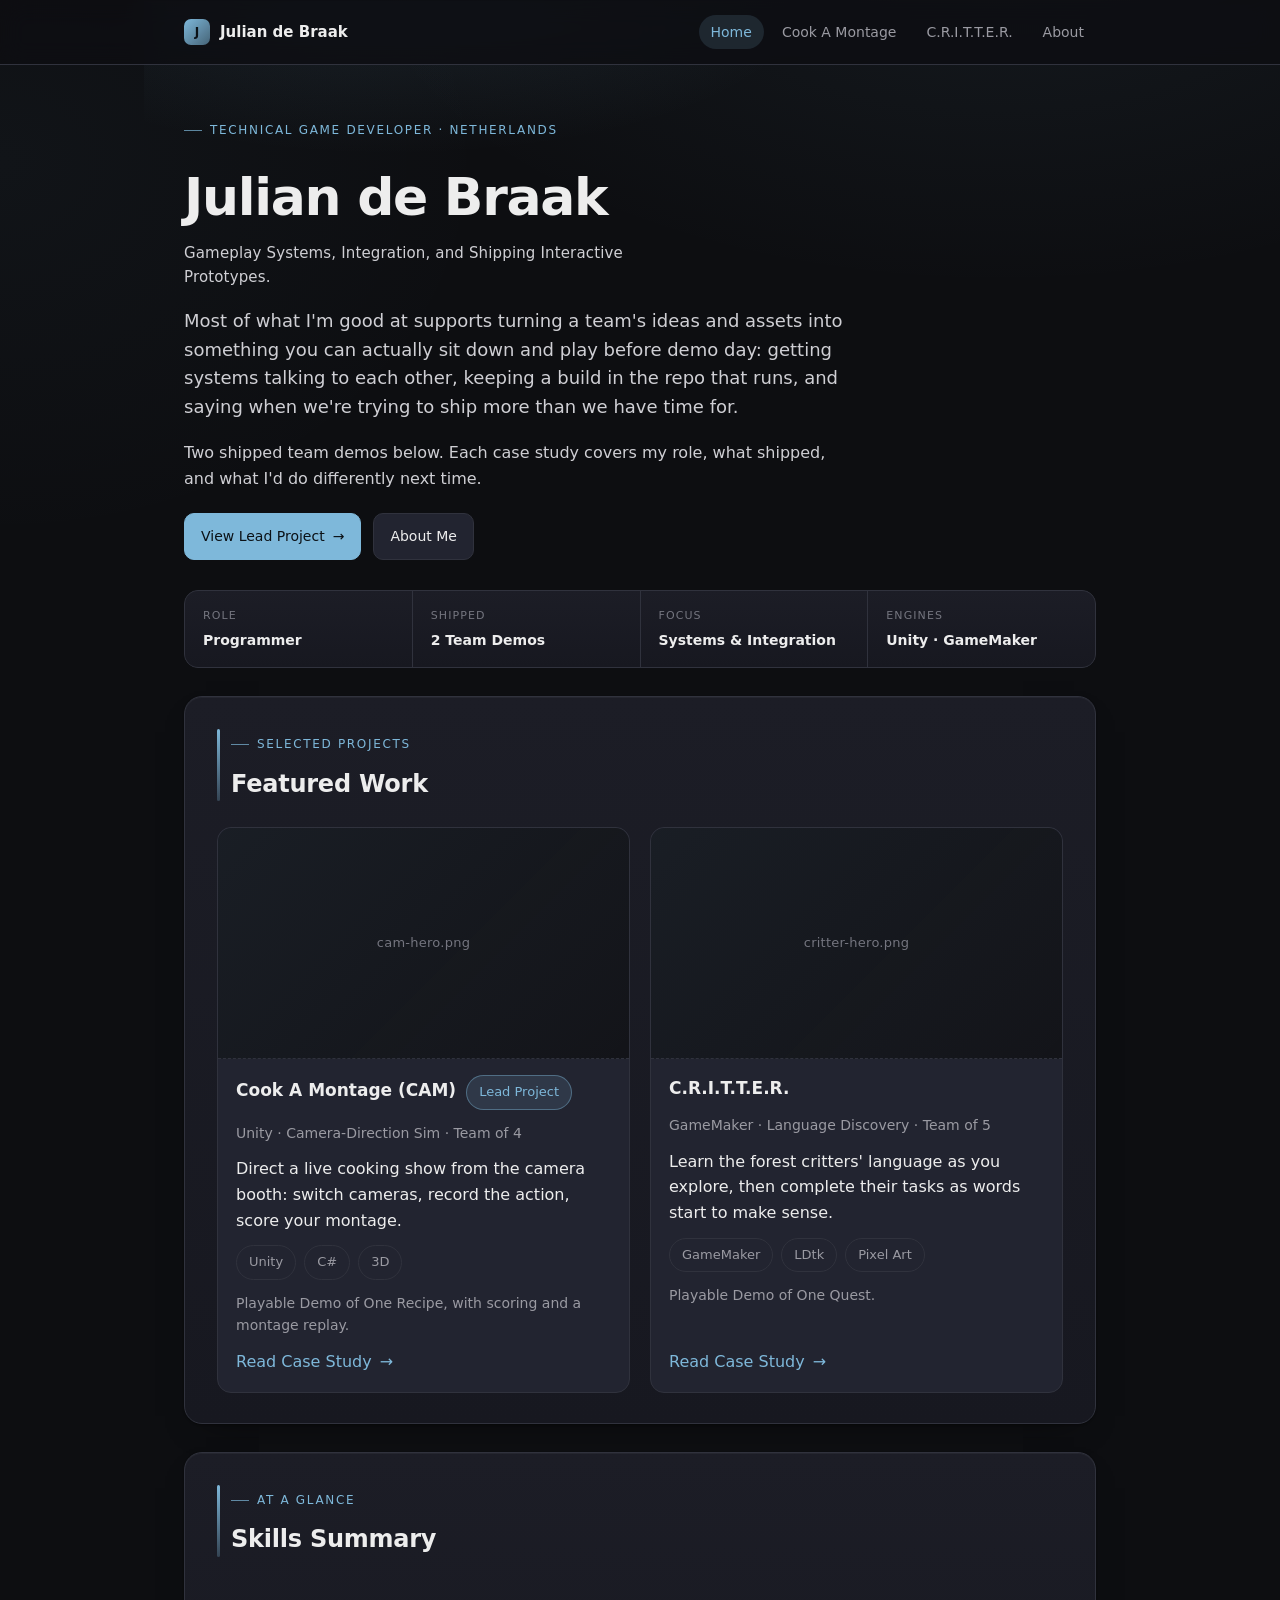
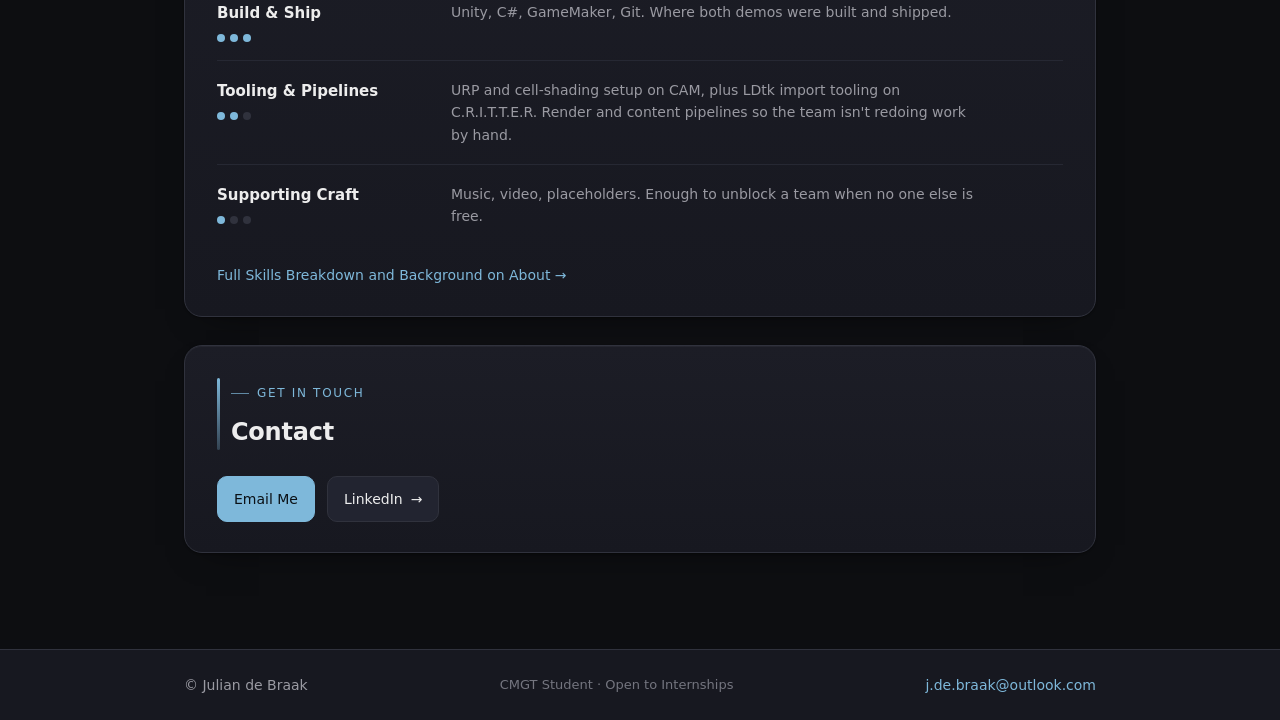
==== docs/index.html @ cde91909 "Website" ====
<!doctype html>
<html lang="en" data-page="home">
  <head>
    <meta charset="utf-8" />
    <meta name="viewport" content="width=device-width, initial-scale=1" />
    <title>Julian de Braak · Technical Game Developer</title>
    <meta name="description" content="Julian de Braak, technical game developer. Gameplay systems, integration, and shipping team demos." />
    <meta property="og:title" content="Julian de Braak · Technical Game Developer" />
    <meta property="og:description" content="Programmer on two shipped student game demos. Systems, integration, and getting builds playable." />
    <meta property="og:type" content="website" />
    <link rel="icon" href="./assets/favicon.svg" type="image/svg+xml" />
    <link rel="stylesheet" href="./assets/style.css" />
    <script src="./assets/site.js" defer></script>
  </head>
  <body>
    <nav class="nav">
      <div class="nav-inner">
        <a class="brand" href="./index.html"><span class="brand-mark">J</span>Julian de Braak</a>
        <div class="nav-links">
          <a class="active" href="./index.html">Home</a>
          <a href="./cook-a-montage.html">Cook A Montage</a>
          <a href="./critter.html">C.R.I.T.T.E.R.</a>
          <a href="./about.html">About</a>
        </div>
      </div>
    </nav>

    <main class="container">
      <section class="hero">
        <div class="hero-main">
          <span class="eyebrow">Technical Game Developer · Netherlands</span>
          <h1>Julian de Braak</h1>
          <p class="tagline">Gameplay Systems, Integration, and Shipping Interactive Prototypes.</p>
          <p class="lede">
            Most of what I'm good at supports turning a team's ideas and assets into something you can actually sit down and play before demo day: getting systems talking to each other, keeping a build in the repo that runs, and saying when we're trying to ship more than we have time for.
          </p>
          <p>
            Two shipped team demos below. Each case study covers my role, what shipped, and what I'd do differently next time.
          </p>
          <div class="btn-row">
            <a class="btn primary" href="./cook-a-montage.html">View Lead Project <span class="arrow">→</span></a>
            <a class="btn" href="./about.html">About Me</a>
          </div>
        </div>

        <aside class="facts" aria-label="Quick facts">
          <div class="fact"><span class="fk">Role</span><span class="fv">Programmer</span></div>
          <div class="fact"><span class="fk">Shipped</span><span class="fv">2 Team Demos</span></div>
          <div class="fact"><span class="fk">Focus</span><span class="fv">Systems &amp; Integration</span></div>
          <div class="fact"><span class="fk">Engines</span><span class="fv">Unity · GameMaker</span></div>
        </aside>
      </section>

      <section>
        <div class="section-head">
          <span class="eyebrow">Selected Projects</span>
          <h2>Featured Work</h2>
        </div>
        <div class="cards">
          <article class="card">
            <img class="card-media" src="./assets/media/cam-hero.png" alt="Cook A Montage gameplay" data-ph="cam-hero.png" />
            <div class="card-title">
              <strong>Cook A Montage (CAM)</strong>
              <span class="chip accent">Lead Project</span>
            </div>
            <div class="role-line">Unity · Camera-Direction Sim · Team of 4</div>
            <p>Direct a live cooking show from the camera booth: switch cameras, record the action, score your montage.</p>
            <div class="chips">
              <span class="chip">Unity</span>
              <span class="chip">C#</span>
              <span class="chip">3D</span>
            </div>
            <div class="meta">Playable Demo of One Recipe, with scoring and a montage replay.</div>
            <a class="card-link" href="./cook-a-montage.html">Read Case Study <span class="arrow">→</span></a>
          </article>

          <article class="card">
            <img class="card-media" src="./assets/media/critter-hero.png" alt="C.R.I.T.T.E.R. gameplay" data-ph="critter-hero.png" />
            <div class="card-title">
              <strong>C.R.I.T.T.E.R.</strong>
            </div>
            <div class="role-line">GameMaker · Language Discovery · Team of 5</div>
            <p>Learn the forest critters' language as you explore, then complete their tasks as words start to make sense.</p>
            <div class="chips">
              <span class="chip">GameMaker</span>
              <span class="chip">LDtk</span>
              <span class="chip">Pixel Art</span>
            </div>
            <div class="meta">Playable Demo of One Quest.</div>
            <a class="card-link" href="./critter.html">Read Case Study <span class="arrow">→</span></a>
          </article>
        </div>
      </section>

      <section>
        <div class="section-head">
          <span class="eyebrow">At a Glance</span>
          <h2>Skills Summary</h2>
        </div>
        <div class="tiers tiers-compact">
          <div class="tier">
            <div class="tier-head">
              <span class="tier-name">Build &amp; Ship</span>
              <span class="dots"><i class="on"></i><i class="on"></i><i class="on"></i></span>
            </div>
            <div class="tier-body">
              <p>Unity, C#, GameMaker, Git. Where both demos were built and shipped.</p>
            </div>
          </div>
          <div class="tier">
            <div class="tier-head">
              <span class="tier-name">Tooling &amp; Pipelines</span>
              <span class="dots"><i class="on"></i><i class="on"></i><i></i></span>
            </div>
            <div class="tier-body">
              <p>URP and cell-shading setup on CAM, plus LDtk import tooling on C.R.I.T.T.E.R. Render and content pipelines so the team isn't redoing work by hand.</p>
            </div>
          </div>
          <div class="tier">
            <div class="tier-head">
              <span class="tier-name">Supporting Craft</span>
              <span class="dots"><i class="on"></i><i></i><i></i></span>
            </div>
            <div class="tier-body">
              <p>Music, video, placeholders. Enough to unblock a team when no one else is free.</p>
            </div>
          </div>
        </div>
        <p class="meta" style="margin-top:18px"><a href="./about.html">Full Skills Breakdown and Background on About →</a></p>
      </section>

      <section>
        <div class="section-head">
          <span class="eyebrow">Get in Touch</span>
          <h2>Contact</h2>
        </div>
        <div class="btn-row">
          <a class="btn primary" href="mailto:j.de.braak@outlook.com">Email Me</a>
          <a class="btn" href="https://www.linkedin.com/in/julian-de-braak-031641233/" target="_blank" rel="noreferrer">LinkedIn <span class="arrow">→</span></a>
        </div>
      </section>
    </main>

    <footer class="footer">
      <div class="footer-inner">
        <span class="meta">© Julian de Braak</span>
        <span class="status">CMGT Student · Open to Internships</span>
        <span class="meta"><a href="mailto:j.de.braak@outlook.com">j.de.braak@outlook.com</a></span>
      </div>
    </footer>
  </body>
</html>
---- docs/assets/style.css ----
:root{
  --accent-rgb:126,184,218;
  --accent:rgb(var(--accent-rgb));
  --accent-soft:rgba(var(--accent-rgb),.14);
  --accent-line:rgba(var(--accent-rgb),.42);
  --glow-a:rgba(var(--accent-rgb),.07);
  --glow-b:rgba(var(--accent-rgb),.035);

  --bg:#0d0e11;
  --bg-soft:#131419;
  --panel:#171820;
  --panel-2:#1c1d26;
  --surface:#222430;
  --surface-2:#282a37;
  --border:#30323d;
  --border-soft:#262833;
  --text:#ededed;
  --muted:#9a9aa2;
  --faint:#74757f;
  --maxw:960px;
  --radius:14px;
}

/* per-project accent identity */
html[data-page="cam"]{--accent-rgb:226,170,108}
html[data-page="critter"]{--accent-rgb:124,198,150}

*{box-sizing:border-box}
html{scroll-behavior:smooth}
body{
  margin:0;
  min-height:100vh;
  display:flex;
  flex-direction:column;
  font-family: ui-sans-serif, system-ui, -apple-system, Segoe UI, Roboto, Helvetica, Arial, "Apple Color Emoji","Segoe UI Emoji";
  line-height:1.6;
  color:var(--text);
  -webkit-font-smoothing:antialiased;
  background-color:var(--bg);
  background-image:
    radial-gradient(1100px 600px at 78% -8%, var(--glow-a), transparent 60%),
    radial-gradient(900px 700px at 0% 18%, var(--glow-b), transparent 55%);
  background-attachment:fixed;
  background-repeat:no-repeat;
}

a{color:var(--accent); text-decoration:none}
a:hover{text-decoration:underline}

/* ---------- Nav ---------- */
.nav{
  position:sticky;
  top:0;
  z-index:50;
  backdrop-filter:saturate(160%) blur(12px);
  background:rgba(13,14,17,.78);
  border-bottom:1px solid var(--border);
}
.nav-inner{
  max-width:var(--maxw);
  margin:0 auto;
  padding:15px 24px;
  display:flex;
  align-items:center;
  justify-content:space-between;
  gap:16px;
  flex-wrap:wrap;
}
.nav .brand{color:var(--text); font-weight:600; font-size:15px; display:inline-flex; align-items:center; gap:10px}
.nav .brand:hover{text-decoration:none; color:var(--accent)}
.brand-mark{
  width:26px; height:26px; border-radius:7px;
  background:linear-gradient(135deg, var(--accent), rgba(var(--accent-rgb),.5));
  color:#0b1116; font-size:12px; font-weight:700;
  display:inline-flex; align-items:center; justify-content:center;
}
.nav-links{display:flex; flex-wrap:wrap; gap:6px}
.nav-links a{
  color:var(--muted);
  font-size:14px;
  padding:6px 12px;
  border-radius:999px;
  transition:background .15s ease, color .15s ease;
}
.nav-links a:hover{color:var(--text); text-decoration:none; background:var(--surface)}
.nav-links a.active{color:var(--accent); background:var(--accent-soft)}

/* ---------- Layout ---------- */
.container{
  width:100%;
  max-width:var(--maxw);
  margin:0 auto;
  padding:56px 24px 96px;
  display:flex;
  flex-direction:column;
  gap:28px;
  flex:1 0 auto;
}

/* Each content section becomes its own raised panel for clear grouping.
   The hero and any .flat section stay open (no box). */
.container > section:not(.hero):not(.flat){
  background:linear-gradient(180deg, var(--panel-2), var(--panel));
  border:1px solid var(--border);
  border-radius:18px;
  padding:30px 32px;
  box-shadow:
    inset 0 1px 0 rgba(255,255,255,.04),
    0 1px 2px rgba(0,0,0,.35),
    0 14px 34px -22px rgba(0,0,0,.7);
}
.container > section:not(.hero):not(.flat):hover{border-color:#3c3f4d}
.container > section.flat{padding-top:8px}

.container > section:not(.hero):not(.flat) .section-head{
  position:relative;
  padding-left:14px;
}
.container > section:not(.hero):not(.flat) .section-head::before{
  content:"";
  position:absolute;
  left:0; top:2px; bottom:2px;
  width:3px;
  border-radius:3px;
  background:linear-gradient(var(--accent), rgba(var(--accent-rgb),.25));
}

h1{font-size:clamp(34px,5vw,52px); line-height:1.08; margin:0; letter-spacing:-0.025em}
h2{font-size:24px; margin:0; letter-spacing:-0.01em}
h3{font-size:16px; margin:0 0 10px; color:var(--text)}
p{margin:0; max-width:66ch}
.muted{color:var(--muted)}
.meta{color:var(--muted); font-size:14px}

.eyebrow{
  display:inline-flex;
  align-items:center;
  gap:8px;
  font-size:12px;
  letter-spacing:.14em;
  text-transform:uppercase;
  color:var(--accent);
  margin:0 0 10px;
}
.eyebrow::before{content:""; width:18px; height:1px; background:var(--accent); opacity:.7}

.section-head{margin-bottom:24px}
.section-head h2{margin:0}

.lede{font-size:18px; color:#dcdce0; max-width:60ch}
.tagline{
  color:var(--accent);
  font-size:15px;
  font-weight:500;
  margin:-2px 0 0;
  max-width:52ch;
  letter-spacing:.01em;
}

/* ---------- Hero ---------- */
.hero{
  position:relative;
  display:flex;
  flex-direction:column;
  gap:30px;
}
.hero::before{
  content:"";
  position:absolute;
  inset:-120px -40px auto -40px;
  height:320px;
  background:radial-gradient(600px 220px at 25% 0%, rgba(var(--accent-rgb),.10), transparent 70%);
  pointer-events:none;
  z-index:-1;
}
.hero-main{display:flex; flex-direction:column; gap:18px}
.hero p{color:#cfcfd4}
.role-line{color:var(--muted); font-size:14px; margin-top:-6px}

/* ---------- Stat bar (quick facts) ---------- */
.facts{
  display:grid;
  grid-template-columns:repeat(auto-fit, minmax(150px,1fr));
  gap:1px;
  background:var(--border);
  border:1px solid var(--border);
  border-radius:14px;
  overflow:hidden;
}
.fact{
  background:linear-gradient(180deg, var(--panel-2), var(--panel));
  padding:16px 18px;
  display:flex;
  flex-direction:column;
  gap:5px;
}
.fact .fk{font-size:11px; letter-spacing:.1em; text-transform:uppercase; color:var(--faint)}
.fact .fv{font-size:14px; font-weight:600; color:var(--text)}

/* ---------- Chips / tags ---------- */
.chips{display:flex; flex-wrap:wrap; gap:8px}
.chip{
  display:inline-block;
  padding:6px 12px;
  border-radius:999px;
  border:1px solid var(--border);
  background:var(--surface);
  color:var(--muted);
  font-size:13px;
}
.chip.accent{border-color:var(--accent-line); color:var(--accent); background:var(--accent-soft)}

/* ---------- Buttons ---------- */
.btn-row{display:flex; flex-wrap:wrap; gap:12px; margin-top:4px}
.btn{
  display:inline-flex;
  align-items:center;
  gap:8px;
  padding:11px 16px;
  border-radius:10px;
  border:1px solid var(--border);
  background:var(--surface);
  color:var(--text);
  font-size:14px;
  font-weight:500;
  transition:border-color .15s ease, transform .15s ease, filter .15s ease, background .15s ease;
}
.btn:hover{border-color:var(--accent); color:var(--text); text-decoration:none; transform:translateY(-1px)}
.btn.primary{background:var(--accent); color:#0b1116; border-color:var(--accent)}
.btn.primary:hover{filter:brightness(1.08); color:#0b1116}
.btn .arrow{transition:transform .15s ease}
.btn:hover .arrow{transform:translateX(3px)}

/* ---------- Featured cards ---------- */
.cards{display:grid; grid-template-columns:1fr 1fr; gap:20px}
.card{
  position:relative;
  background:var(--surface);
  border:1px solid var(--border);
  border-radius:var(--radius);
  padding:18px;
  display:flex;
  flex-direction:column;
  gap:12px;
  transition:border-color .15s ease, transform .15s ease;
}
.card:hover{border-color:#41434f; transform:translateY(-3px)}
.card .ph{margin:-18px -18px 4px; border-radius:var(--radius) var(--radius) 0 0; border-left:none; border-right:none; border-top:none}
.card-media{
  width:calc(100% + 36px);
  margin:-18px -18px 4px;
  aspect-ratio:16/9;
  object-fit:cover;
  display:block;
  border-radius:var(--radius) var(--radius) 0 0;
  border-bottom:1px solid var(--border);
  background:var(--bg-soft);
}
.card-title{display:flex; gap:10px; flex-wrap:wrap; align-items:baseline}
.card-title strong{font-size:17px}
.card .role-line{margin:0}
.card-link{
  margin-top:auto;
  display:inline-flex;
  align-items:center;
  gap:8px;
  font-weight:500;
}
.card-link .arrow{transition:transform .15s ease}
.card:hover .card-link .arrow{transform:translateX(3px)}

/* ---------- Media ---------- */
.media-grid{display:grid; grid-template-columns:1fr 1fr; gap:16px}
.media-grid img, .media-grid video{
  width:100%;
  aspect-ratio:16/9;
  object-fit:cover;
  border-radius:12px;
  border:1px solid var(--border);
  display:block;
  cursor:zoom-in;
}
.ph{
  background:
    linear-gradient(135deg, rgba(var(--accent-rgb),.06), transparent),
    var(--bg-soft);
  border:1px dashed var(--border);
  border-radius:12px;
  aspect-ratio:16/9;
  display:flex;
  align-items:center;
  justify-content:center;
  color:var(--faint);
  font-size:13px;
  letter-spacing:.02em;
}

/* lightbox */
.lb{
  position:fixed; inset:0; z-index:100;
  background:rgba(6,7,10,.86);
  backdrop-filter:blur(4px);
  display:flex; align-items:center; justify-content:center;
  padding:32px;
  opacity:0; pointer-events:none;
  transition:opacity .18s ease;
}
.lb.open{opacity:1; pointer-events:auto}
.lb img, .lb video{
  max-width:min(1100px,92vw);
  max-height:88vh;
  border-radius:12px;
  border:1px solid var(--border);
  box-shadow:0 30px 80px -20px rgba(0,0,0,.8);
}
.lb-close{
  position:absolute; top:18px; right:22px;
  width:38px; height:38px; border-radius:10px;
  border:1px solid var(--border); background:var(--surface);
  color:var(--text); font-size:18px; cursor:pointer;
  display:flex; align-items:center; justify-content:center;
}
.lb-close:hover{border-color:var(--accent)}
.lb .car-btn.lb-car{
  position:absolute; top:50%; transform:translateY(-50%);
  z-index:2; display:none;
}
.lb .car-btn.lb-car.prev{left:18px}
.lb .car-btn.lb-car.next{right:18px}
.lb-counter{
  position:absolute; bottom:22px; left:50%; transform:translateX(-50%);
  display:none; padding:6px 12px; border-radius:999px;
  background:rgba(13,14,17,.85); border:1px solid var(--border);
  color:var(--muted); font-size:13px; z-index:2;
}

/* ---------- Stat tiles (proof) ---------- */
.stats{display:grid; grid-template-columns:repeat(2,1fr); gap:14px}
.stat{
  background:var(--surface);
  border:1px solid var(--border);
  border-radius:12px;
  padding:16px 18px;
}
.stat .sk{font-size:12px; letter-spacing:.08em; text-transform:uppercase; color:var(--accent)}
.stat .sv{margin-top:6px; font-size:15px; color:var(--text); font-weight:500}

/* ---------- Subsection blocks ---------- */
.blocks{display:flex; flex-direction:column; gap:26px}
.block h3{display:flex; align-items:center; gap:10px}
.block h3::before{content:""; width:6px; height:6px; border-radius:2px; background:var(--accent)}
.block ul{margin-top:4px}

/* ---------- Numbered timeline ---------- */
.steps{list-style:none; margin:0; padding:0; counter-reset:step}
.steps li{position:relative; padding:0 0 22px 44px; counter-increment:step}
.steps li::before{
  content:counter(step);
  position:absolute; left:0; top:-2px;
  width:28px; height:28px;
  display:flex; align-items:center; justify-content:center;
  border-radius:50%;
  background:var(--accent-soft);
  border:1px solid var(--accent-line);
  color:var(--accent);
  font-size:13px; font-weight:600;
}
.steps li::after{content:""; position:absolute; left:13.5px; top:30px; bottom:0; width:1px; background:var(--border)}
.steps li:last-child{padding-bottom:0}
.steps li:last-child::after{display:none}

/* ---------- Note cards ---------- */
.notes{display:grid; grid-template-columns:1fr; gap:12px}
.note{
  background:var(--surface);
  border:1px solid var(--border);
  border-left:3px solid var(--accent);
  border-radius:10px;
  padding:14px 16px;
  font-size:15px;
}
.note strong{color:#fff; font-weight:600}

/* ---------- Lists ---------- */
ul,ol{margin:0; padding-left:20px; max-width:70ch}
li{margin:7px 0}

/* ---------- Back link ---------- */
.backlink{display:inline-flex; align-items:center; gap:8px; color:var(--muted)}
.backlink:hover{color:var(--accent)}

/* ---------- Footer ---------- */
.footer{border-top:1px solid var(--border); flex-shrink:0; background:var(--panel)}
.footer-inner{
  max-width:var(--maxw);
  margin:0 auto;
  padding:24px;
  display:flex;
  justify-content:space-between;
  align-items:center;
  gap:12px;
  flex-wrap:wrap;
}
.footer-inner .status{color:var(--faint); font-size:13px}

/* ---------- Skill tiers (weighted) ---------- */
.tiers{display:flex; flex-direction:column}
.tier{
  display:grid;
  grid-template-columns:210px 1fr;
  gap:24px;
  padding:22px 0;
  border-top:1px solid var(--border-soft);
}
.tier:first-child{padding-top:0; border-top:none}
.tier-head{display:flex; flex-direction:column; gap:9px}
.tier-name{font-weight:600; font-size:15px}
.dots{display:flex; gap:5px}
.dots i{width:8px; height:8px; border-radius:50%; background:var(--border); display:inline-block}
.dots i.on{background:var(--accent)}
.tier-body{display:flex; flex-direction:column; gap:12px}
.tier-body p{color:var(--muted); font-size:14px; margin:0; max-width:60ch}
.tiers-compact .tier{padding:18px 0}
.tiers-compact .tier-body p{font-size:14px}

/* ---------- Media stage: video + carousel ---------- */
.media-stage{display:grid; grid-template-columns:1.5fr 1fr; gap:16px; align-items:start}
.media-main{margin:0; position:relative}
.media-main img, .media-main video,
.carousel img, .carousel video{
  width:100%;
  aspect-ratio:16/9;
  object-fit:cover;
  display:block;
  border-radius:12px;
  border:1px solid var(--border);
}
.media-main video{cursor:default}
.carousel img{cursor:zoom-in}
.media-cap{margin-top:8px; color:var(--faint); font-size:12px; letter-spacing:.02em}

.carousel{display:flex; flex-direction:column; gap:10px}
.carousel-viewport{position:relative; overflow:hidden; border-radius:12px}
.carousel-track{display:flex; transition:transform .35s ease}
.slide{flex:0 0 100%}
.slide.ph{aspect-ratio:16/9}
.car-btn{
  position:absolute; top:50%; transform:translateY(-50%);
  width:34px; height:34px; border-radius:50%;
  border:1px solid var(--border); background:rgba(13,14,17,.72);
  color:var(--text); font-size:18px; line-height:1; cursor:pointer;
  display:flex; align-items:center; justify-content:center;
  backdrop-filter:blur(4px); transition:border-color .15s ease;
  z-index:3;
}
.car-btn.prev{left:10px}
.car-btn.next{right:10px}
.car-btn:hover{border-color:var(--accent)}
.carousel-dots{display:flex; gap:6px; justify-content:center}
.carousel-dots button{
  width:7px; height:7px; border-radius:50%; border:none; padding:0;
  background:var(--border); cursor:pointer; transition:background .15s ease;
}
.carousel-dots button.on{background:var(--accent)}

/* ---------- Pager (between case studies) ---------- */
.pager{display:flex; justify-content:space-between; align-items:center; gap:14px; flex-wrap:wrap}
.pager .next{display:inline-flex; align-items:center; gap:8px; color:var(--text); font-weight:500}
.pager .next:hover{text-decoration:none}
.pager .next .arrow{transition:transform .15s ease}
.pager .next:hover .arrow{transform:translateX(3px)}

/* ---------- Responsive ---------- */
@media (max-width: 680px){
  .nav-inner{padding:13px 18px}
  .container{padding:40px 16px 72px; gap:20px}
  .container > section:not(.hero):not(.flat){padding:22px 20px}
  .cards{grid-template-columns:1fr}
  .media-grid{grid-template-columns:1fr}
  .media-stage{grid-template-columns:1fr}
  .stats{grid-template-columns:1fr}
  .tier{grid-template-columns:1fr; gap:12px; padding:18px 0}
  .lede{font-size:17px}
}
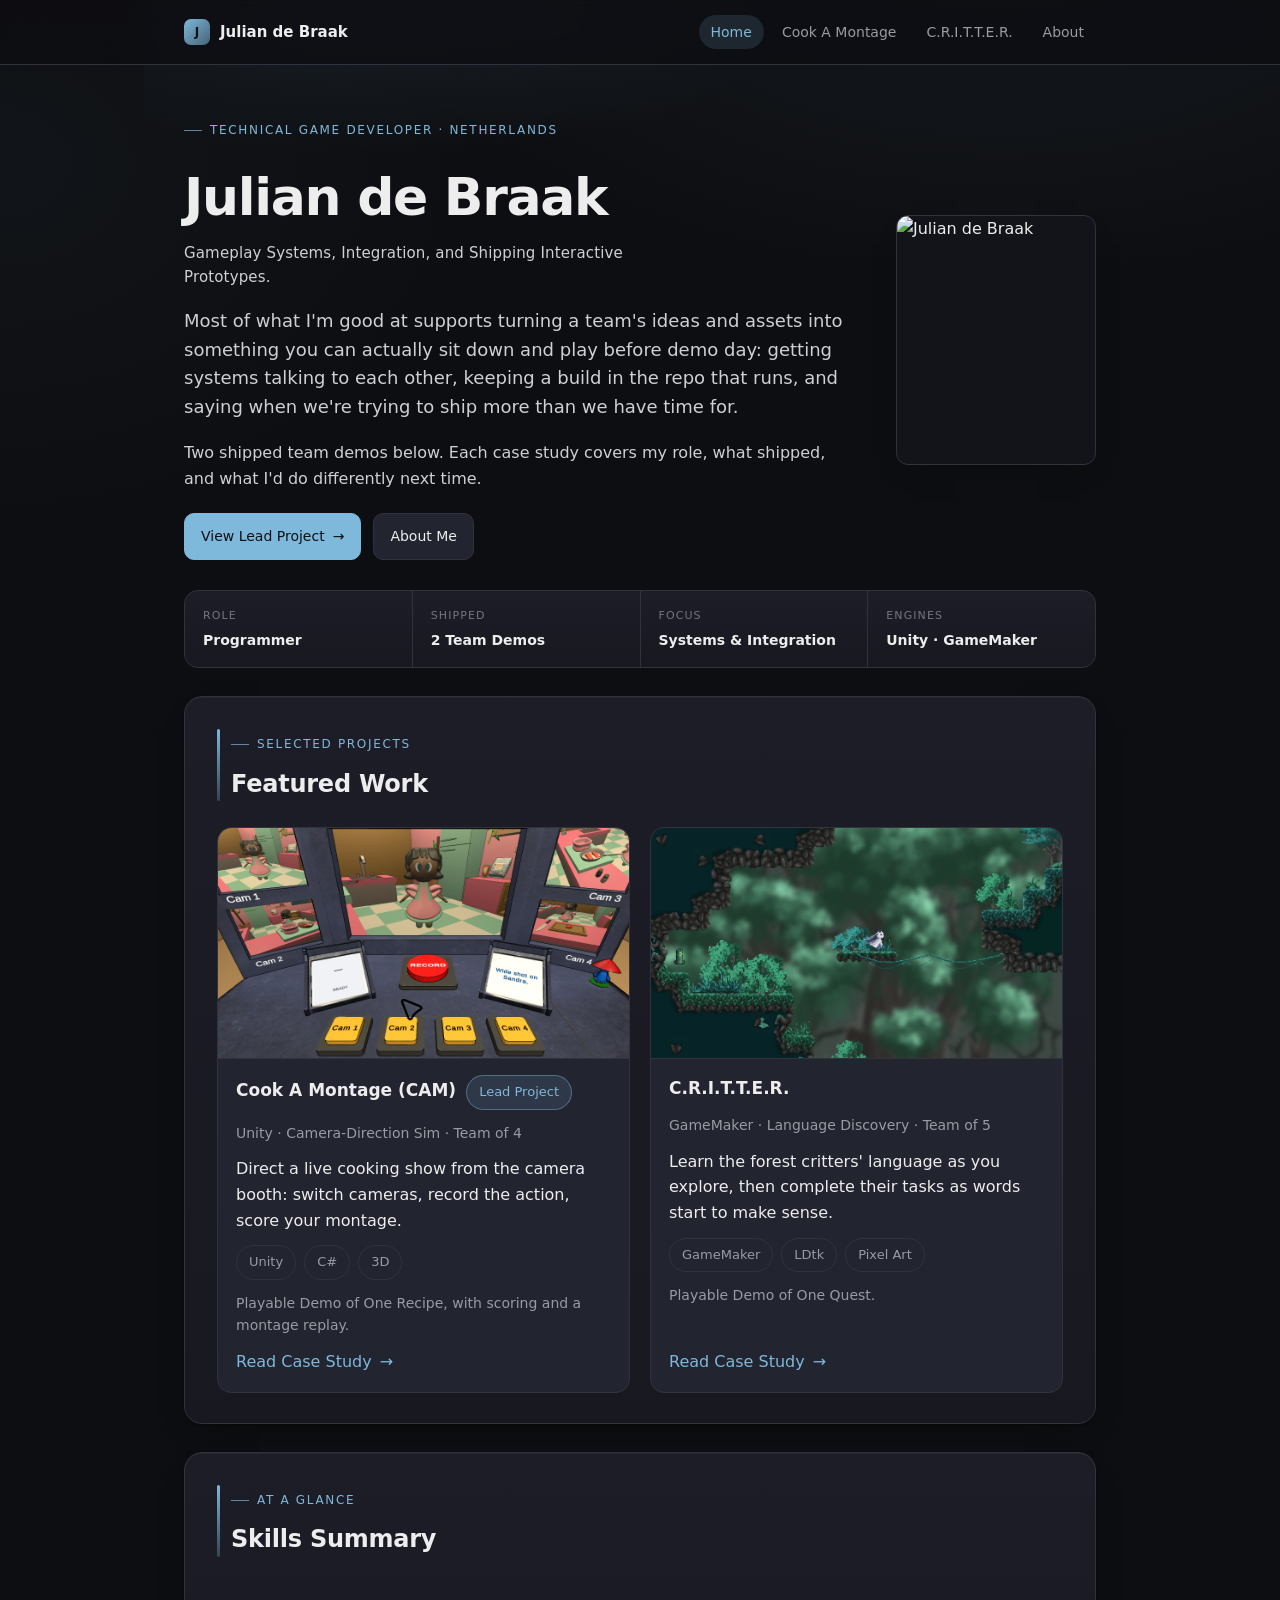
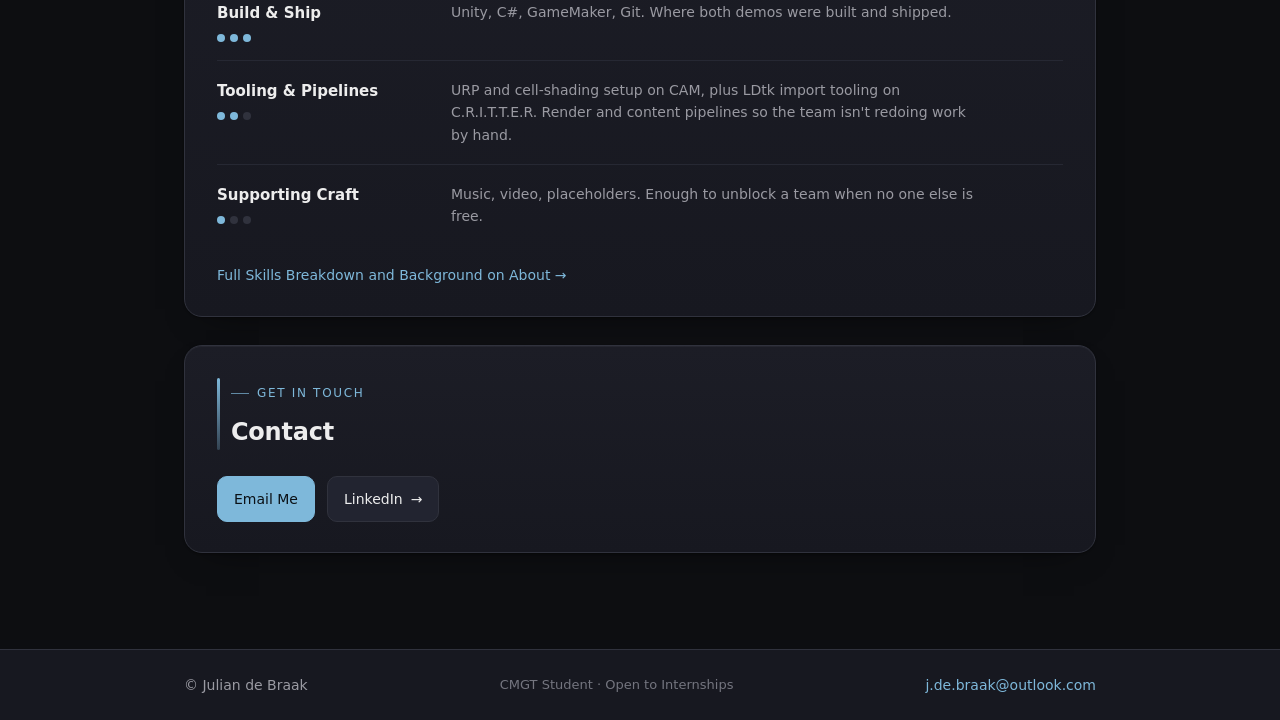
==== commit 1f61ee90: "Add profile photo to home and about hero sections. Home uses a rounded portrait; About uses a circle" ====
--- a/docs/index.html
+++ b/docs/index.html
@@ -27,7 +27,8 @@
 
     <main class="container">
       <section class="hero">
-        <div class="hero-main">
+        <div class="hero-top">
+          <div class="hero-main">
           <span class="eyebrow">Technical Game Developer · Netherlands</span>
           <h1>Julian de Braak</h1>
           <p class="tagline">Gameplay Systems, Integration, and Shipping Interactive Prototypes.</p>
@@ -40,6 +41,10 @@
           <div class="btn-row">
             <a class="btn primary" href="./cook-a-montage.html">View Lead Project <span class="arrow">→</span></a>
             <a class="btn" href="./about.html">About Me</a>
+          </div>
+          </div>
+          <div class="hero-photo hero-photo-about">
+            <img src="./assets/media/pfp.jpg" alt="Julian de Braak" data-ph="pfp.jpg" width="200" height="250" />
           </div>
         </div>
 
--- a/docs/assets/style.css
+++ b/docs/assets/style.css
@@ -173,6 +173,38 @@
   pointer-events:none;
   z-index:-1;
 }
+.hero-top{
+  display:grid;
+  grid-template-columns:1fr auto;
+  gap:36px;
+  align-items:center;
+}
+.hero-photo{
+  flex-shrink:0;
+}
+.hero-photo img{
+  display:block;
+  object-fit:cover;
+  object-position:center 18%;
+  border:1px solid var(--border);
+  box-shadow:0 10px 28px -18px rgba(0,0,0,.55);
+}
+
+/* Home: clean circle */
+.hero-photo-home img{
+  width:192px;
+  height:192px;
+  border-radius:50%;
+}
+
+/* About: clean rounded portrait (matches site media) */
+.hero-photo-about img{
+  width:200px;
+  height:250px;
+  border-radius:12px;
+  background:var(--bg-soft);
+}
+
 .hero-main{display:flex; flex-direction:column; gap:18px}
 .hero p{color:#cfcfd4}
 .role-line{color:var(--muted); font-size:14px; margin-top:-6px}
@@ -474,6 +506,10 @@
 @media (max-width: 680px){
   .nav-inner{padding:13px 18px}
   .container{padding:40px 16px 72px; gap:20px}
+  .hero-top{grid-template-columns:1fr; justify-items:center; text-align:center; gap:28px}
+  .hero-top .btn-row{justify-content:center}
+  .hero-photo-home img{width:min(192px, 56vw); height:min(192px, 56vw)}
+  .hero-photo-about img{width:min(200px, 68vw); height:auto; aspect-ratio:200/250}
   .container > section:not(.hero):not(.flat){padding:22px 20px}
   .cards{grid-template-columns:1fr}
   .media-grid{grid-template-columns:1fr}
